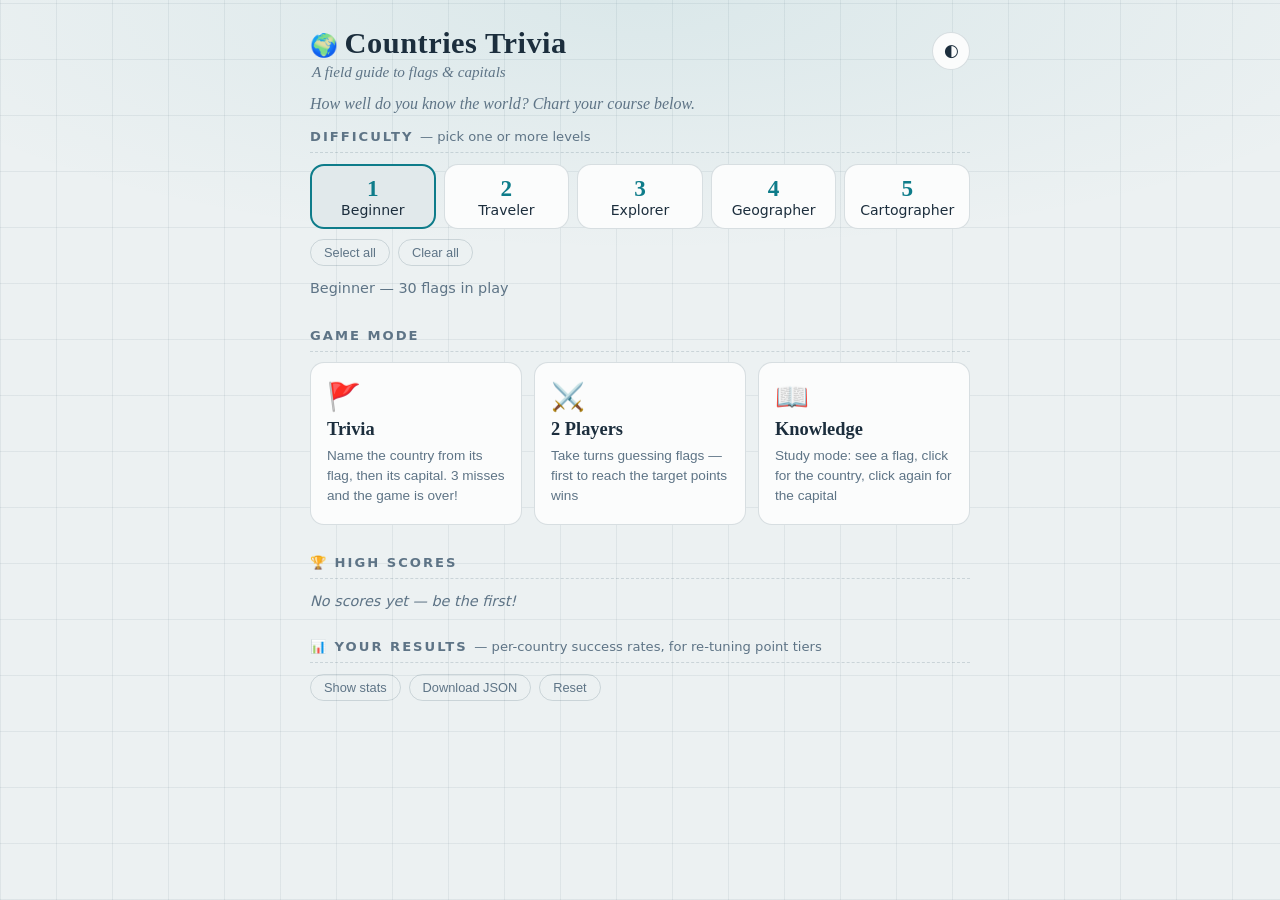
==== index.html @ a7fcf738 "Pause/resume, direct capital flow, capital hints, calmer UI labels - Menu button mid-game now asks f" ====
<!DOCTYPE html>
<html lang="en">
<head>
  <meta charset="UTF-8">
  <meta name="viewport" content="width=device-width, initial-scale=1.0">
  <title>Countries Trivia</title>
  <link rel="icon" href="data:image/svg+xml,<svg xmlns='http://www.w3.org/2000/svg' viewBox='0 0 100 100'><text y='.9em' font-size='90'>🌍</text></svg>">
  <link rel="stylesheet" href="styles.css">
</head>
<body>
  <header>
    <div class="masthead">
      <h1 id="app-title">Countries Trivia</h1>
      <p class="masthead-sub">A field guide to flags &amp; capitals</p>
    </div>
    <div class="header-tools">
      <button id="theme-btn" class="icon-btn" title="Switch light/dark theme">◐</button>
      <button id="home-btn" class="ghost-btn hidden" title="Back to menu">☰ Menu</button>
    </div>
  </header>

  <!-- ============ Menu screen ============ -->
  <section id="screen-menu" class="screen">
    <p class="tagline">How well do you know the world? Chart your course below.</p>

    <div id="resume-banner" class="menu-block hidden">
      <button id="resume-btn" class="primary-btn resume-btn">▶ Resume game</button>
    </div>

    <div class="menu-block">
      <h2>Difficulty <span class="h2-note">— pick one or more levels</span></h2>
      <div id="level-picker" class="level-picker"></div>
      <div class="level-tools">
        <button id="levels-all" class="mini-btn">Select all</button>
        <button id="levels-none" class="mini-btn">Clear all</button>
      </div>
      <p id="level-hint" class="level-hint"></p>
    </div>

    <div class="menu-block">
      <h2>Game mode</h2>
      <div class="mode-grid">
        <button class="mode-card" data-mode="flag">
          <span class="mode-emoji">🚩</span>
          <span class="mode-name">Trivia</span>
          <span class="mode-desc">Name the country from its flag, then its capital. 3 misses and the game is over!</span>
        </button>
        <button class="mode-card" data-mode="duel">
          <span class="mode-emoji">⚔️</span>
          <span class="mode-name">2 Players</span>
          <span class="mode-desc">Take turns guessing flags — first to reach the target points wins</span>
        </button>
        <button class="mode-card" data-mode="learn">
          <span class="mode-emoji">📖</span>
          <span class="mode-name">Knowledge</span>
          <span class="mode-desc">Study mode: see a flag, click for the country, click again for the capital</span>
        </button>
      </div>
    </div>

    <div id="duel-setup" class="menu-block hidden">
      <h2>⚔️ 2-player duel</h2>
      <div class="duel-form">
        <div class="duel-names">
          <input id="duel-p1" type="text" maxlength="20" placeholder="Player 1 name" autocomplete="off">
          <input id="duel-p2" type="text" maxlength="20" placeholder="Player 2 name" autocomplete="off">
        </div>
        <label class="duel-target-label">First to
          <input id="duel-target" type="number" min="10" max="9999" value="100"> points
        </label>
        <button id="duel-start" class="primary-btn">Start duel</button>
      </div>
    </div>

    <div class="menu-block">
      <h2>🏆 High scores</h2>
      <div id="menu-highscores"></div>
    </div>

    <div class="menu-block">
      <h2>📊 Your results <span class="h2-note">— per-country success rates, for re-tuning point tiers</span></h2>
      <div class="level-tools">
        <button id="stats-toggle" class="mini-btn">Show stats</button>
        <button id="stats-export" class="mini-btn">Download JSON</button>
        <button id="stats-reset" class="mini-btn">Reset</button>
      </div>
      <div id="stats-panel" class="hs-wrap hidden"></div>
    </div>
  </section>

  <!-- ============ Quiz screen (trivia mode) ============ -->
  <section id="screen-quiz" class="screen hidden">
    <div class="statusbar">
      <span id="quiz-level-badge" class="badge"></span>
      <span class="stat" id="wrap-score">Score <b id="stat-score">0</b></span>
      <span class="stat" id="wrap-lives" title="Wrong countries allowed">Lives <b id="stat-lives">❤❤❤</b></span>
      <span class="stat">Hints <b id="stat-hints">2</b></span>
      <span class="stat">Flag <b id="stat-question">1</b></span>
    </div>
    <div id="duel-bar" class="duel-bar hidden"></div>

    <div class="quiz-card">
      <div id="quiz-image-wrap">
        <img id="quiz-image" alt="Guess this country" draggable="false">
      </div>

      <p id="quiz-tier" class="tier-chip"></p>
      <p id="quiz-prompt" class="quiz-prompt"></p>

      <div class="answer-area">
        <div class="autocomplete-wrap">
          <input id="quiz-input" type="text" autocomplete="off" spellcheck="false"
                 placeholder="Start typing...">
          <ul id="quiz-suggestions" class="suggestions hidden"></ul>
        </div>
        <button id="quiz-submit" class="primary-btn">Guess</button>
      </div>

      <div id="hint-box" class="hint-box hidden"></div>

      <p id="quiz-feedback" class="feedback"></p>

      <div class="quiz-actions">
        <button id="quiz-hint" class="ghost-btn">💡 Hint</button>
        <button id="quiz-reveal" class="ghost-btn">Give up</button>
        <button id="quiz-next" class="primary-btn hidden">Next ➜</button>
      </div>
    </div>
  </section>

  <!-- ============ Game over screen ============ -->
  <section id="screen-over" class="screen hidden">
    <div class="quiz-card over-card">
      <p id="over-title" class="over-title"></p>
      <p id="over-summary" class="over-summary"></p>

      <form id="over-save-form" class="save-form">
        <input id="over-name" type="text" maxlength="20" placeholder="Your name" autocomplete="off">
        <button type="submit" class="primary-btn">Save score</button>
      </form>
      <p id="over-saved" class="feedback good hidden">Score saved!</p>

      <div id="over-highscores" class="hs-wrap"></div>

      <div class="quiz-actions">
        <button id="over-again" class="primary-btn">Play again</button>
        <button id="over-menu" class="ghost-btn">Menu</button>
      </div>
    </div>
  </section>

  <!-- ============ Knowledge screen ============ -->
  <section id="screen-learn" class="screen hidden">
    <div class="statusbar">
      <span id="learn-level-badge" class="badge"></span>
      <span class="stat">Card <b id="learn-progress">1</b></span>
    </div>

    <div id="learn-card" class="quiz-card learn-card" title="Click to reveal">
      <div id="learn-image-wrap">
        <img id="learn-flag" alt="Country flag" draggable="false">
      </div>
      <p id="learn-name" class="learn-name">&nbsp;</p>
      <p id="learn-capital" class="learn-capital">&nbsp;</p>
      <p id="learn-hint" class="learn-hint">Click the card to reveal the country</p>
    </div>

    <div class="quiz-actions">
      <button id="learn-prev" class="ghost-btn">← Previous</button>
      <button id="learn-next" class="primary-btn">Next →</button>
    </div>
  </section>

  <!-- ============ Confirm dialog (in-page; native confirm may be blocked) ============ -->
  <div id="modal" class="modal hidden">
    <div class="modal-card">
      <p id="modal-text"></p>
      <div class="quiz-actions">
        <button id="modal-yes" class="primary-btn">Yes</button>
        <button id="modal-no" class="ghost-btn">Cancel</button>
      </div>
    </div>
  </div>

  <script src="data.js"></script>
  <script src="app.js"></script>
</body>
</html>
---- styles.css ----
/* Countries Trivia — "expedition atlas" theme.
   Tokens live on :root (light / day-chart by default); the dark / night-ocean
   set is applied by the OS preference and can be forced either way with
   [data-theme] (set by the in-page toggle or the artifact viewer). */

:root {
  --bg: #ecf1f2;
  --bg-glow: rgba(14, 124, 138, 0.08);
  --grid: rgba(28, 62, 80, 0.07);
  --panel: #fbfcfc;
  --panel-2: #e1e9eb;
  --line: rgba(28, 62, 80, 0.16);
  --ink: #1c2e3d;
  --muted: #5e7486;
  --accent: #0e7c8a;      /* chart teal */
  --accent-ink: #f4fbfc;  /* text on accent */
  --brass: #b27c1e;       /* stamps & gold moments */
  --good: #2e8b57;
  --bad: #c0452c;
  --flagmat: #ffffff;
  --shadow: 0 10px 28px rgba(28, 46, 61, 0.14);
  --radius: 14px;
  --serif: "Iowan Old Style", "Palatino Linotype", Palatino, Georgia, serif;
  --sans: system-ui, "Segoe UI", -apple-system, sans-serif;
}

@media (prefers-color-scheme: dark) {
  :root {
    --bg: #0a1822;
    --bg-glow: rgba(63, 193, 208, 0.07);
    --grid: rgba(150, 200, 220, 0.055);
    --panel: #10222f;
    --panel-2: #1a3242;
    --line: rgba(150, 200, 220, 0.16);
    --ink: #e7edf1;
    --muted: #8ca3b4;
    --accent: #3fc1d0;
    --accent-ink: #06232a;
    --brass: #e3b04b;
    --good: #4fce8c;
    --bad: #e8705b;
    --flagmat: #f2f5f7;
    --shadow: 0 12px 32px rgba(0, 0, 0, 0.45);
  }
}

:root[data-theme="dark"] {
  --bg: #0a1822;
  --bg-glow: rgba(63, 193, 208, 0.07);
  --grid: rgba(150, 200, 220, 0.055);
  --panel: #10222f;
  --panel-2: #1a3242;
  --line: rgba(150, 200, 220, 0.16);
  --ink: #e7edf1;
  --muted: #8ca3b4;
  --accent: #3fc1d0;
  --accent-ink: #06232a;
  --brass: #e3b04b;
  --good: #4fce8c;
  --bad: #e8705b;
  --flagmat: #f2f5f7;
  --shadow: 0 12px 32px rgba(0, 0, 0, 0.45);
}

:root[data-theme="light"] {
  --bg: #ecf1f2;
  --bg-glow: rgba(14, 124, 138, 0.08);
  --grid: rgba(28, 62, 80, 0.07);
  --panel: #fbfcfc;
  --panel-2: #e1e9eb;
  --line: rgba(28, 62, 80, 0.16);
  --ink: #1c2e3d;
  --muted: #5e7486;
  --accent: #0e7c8a;
  --accent-ink: #f4fbfc;
  --brass: #b27c1e;
  --good: #2e8b57;
  --bad: #c0452c;
  --flagmat: #ffffff;
  --shadow: 0 10px 28px rgba(28, 46, 61, 0.14);
}

* { box-sizing: border-box; }

body {
  margin: 0;
  min-height: 100vh;
  color: var(--ink);
  font-family: var(--sans);
  display: flex;
  flex-direction: column;
  align-items: center;
  padding: 0 16px 56px;
  /* graticule: a faint lat/long grid over the chart, with a soft glow at the top */
  background:
    radial-gradient(ellipse 90% 40% at 50% 0%, var(--bg-glow), transparent 70%),
    repeating-linear-gradient(0deg, var(--grid) 0 1px, transparent 1px 56px),
    repeating-linear-gradient(90deg, var(--grid) 0 1px, transparent 1px 56px),
    var(--bg);
  transition: background-color 0.25s, color 0.25s;
}

.hidden { display: none !important; }

/* ---------- masthead ---------- */

header {
  width: 100%;
  max-width: 660px;
  display: flex;
  align-items: flex-start;
  justify-content: space-between;
  gap: 12px;
  padding: 26px 0 10px;
}

.masthead h1 {
  font-family: var(--serif);
  font-size: 1.9rem;
  margin: 0;
  letter-spacing: 0.5px;
  text-wrap: balance;
}
.masthead h1::before { content: "🌍 "; font-size: 1.4rem; }
.masthead-sub {
  margin: 2px 0 0 2px;
  font-family: var(--serif);
  font-style: italic;
  color: var(--muted);
  font-size: 0.95rem;
}

.header-tools { display: flex; gap: 8px; align-items: center; padding-top: 6px; }

.icon-btn {
  background: var(--panel);
  border: 1px solid var(--line);
  color: var(--ink);
  width: 38px;
  height: 38px;
  border-radius: 50%;
  cursor: pointer;
  font-size: 1.05rem;
  line-height: 1;
}
.icon-btn:hover { border-color: var(--accent); color: var(--accent); }

/* ---------- shared ---------- */

.screen { width: 100%; max-width: 660px; }

.tagline {
  font-family: var(--serif);
  font-style: italic;
  color: var(--muted);
  margin-top: 4px;
}

.menu-block { margin-bottom: 30px; }
.menu-block h2 {
  font-family: var(--sans);
  font-size: 0.82rem;
  text-transform: uppercase;
  letter-spacing: 2px;
  color: var(--muted);
  border-bottom: 1px dashed var(--line);
  padding-bottom: 8px;
}
.h2-note { text-transform: none; letter-spacing: 0; font-weight: 400; font-size: 0.82rem; }

/* ---------- level picker ---------- */

.level-picker { display: flex; gap: 8px; flex-wrap: wrap; }

.level-btn {
  flex: 1 1 0;
  min-width: 92px;
  padding: 10px 6px;
  background: var(--panel);
  border: 1px solid var(--line);
  border-radius: var(--radius);
  color: var(--ink);
  cursor: pointer;
  font-size: 0.88rem;
  font-family: var(--sans);
  transition: border-color 0.15s, transform 0.12s, box-shadow 0.15s;
}
.level-btn .lv-num {
  display: block;
  font-family: var(--serif);
  font-size: 1.45rem;
  font-weight: 700;
  color: var(--accent);
}
.level-btn:hover { transform: translateY(-2px); box-shadow: var(--shadow); }
.level-btn.selected {
  border: 2px solid var(--accent);
  padding: 9px 5px;
  background: var(--panel-2);
}

.level-tools { display: flex; gap: 8px; margin-top: 10px; }
.mini-btn {
  background: transparent;
  border: 1px solid var(--line);
  color: var(--muted);
  padding: 5px 13px;
  border-radius: 999px;
  cursor: pointer;
  font-size: 0.8rem;
}
.mini-btn:hover { border-color: var(--accent); color: var(--accent); }

.level-hint { color: var(--muted); font-size: 0.9rem; min-height: 1.2em; }
.level-hint.shake { animation: shake 0.35s; color: var(--bad); }
@keyframes shake {
  0%, 100% { transform: translateX(0); }
  25% { transform: translateX(-5px); }
  75% { transform: translateX(5px); }
}

/* ---------- mode cards ---------- */

.mode-grid { display: grid; grid-template-columns: repeat(auto-fit, minmax(180px, 1fr)); gap: 12px; }

.mode-card {
  background: var(--panel);
  border: 1px solid var(--line);
  border-radius: var(--radius);
  color: var(--ink);
  padding: 18px 16px;
  cursor: pointer;
  text-align: left;
  display: flex;
  flex-direction: column;
  gap: 6px;
  transition: border-color 0.15s, transform 0.12s, box-shadow 0.15s;
}
.mode-card:hover { border-color: var(--accent); transform: translateY(-2px); box-shadow: var(--shadow); }
.mode-emoji { font-size: 1.7rem; }
.mode-name { font-family: var(--serif); font-weight: 700; font-size: 1.15rem; }
.mode-desc { color: var(--muted); font-size: 0.85rem; line-height: 1.45; }

/* ---------- duel setup ---------- */

.duel-form { display: flex; flex-direction: column; gap: 12px; max-width: 420px; }
.duel-names { display: flex; gap: 10px; }
.duel-names input, .duel-target-label input {
  padding: 11px 14px;
  font-size: 1rem;
  border-radius: 10px;
  border: 1px solid var(--line);
  background: var(--panel);
  color: var(--ink);
  outline: none;
  width: 100%;
}
.duel-names input:focus, .duel-target-label input:focus { border-color: var(--accent); }
.duel-target-label {
  display: flex;
  align-items: center;
  gap: 10px;
  color: var(--muted);
  font-size: 0.95rem;
}
.duel-target-label input { width: 110px; font-variant-numeric: tabular-nums; }

/* ---------- status bar ---------- */

.statusbar {
  display: flex;
  align-items: center;
  gap: 16px;
  margin-bottom: 12px;
  flex-wrap: wrap;
}
/* informational label, styled to NOT look like a button */
.badge {
  color: var(--accent);
  border-left: 3px solid var(--accent);
  padding: 2px 0 2px 10px;
  font-weight: 700;
  font-size: 0.82rem;
  letter-spacing: 0.4px;
}
.stat {
  color: var(--muted);
  font-size: 0.78rem;
  text-transform: uppercase;
  letter-spacing: 1.2px;
}
.stat b { color: var(--ink); font-size: 0.95rem; letter-spacing: 0; font-variant-numeric: tabular-nums; }

.duel-bar {
  display: flex;
  align-items: center;
  gap: 12px;
  flex-wrap: wrap;
  margin-bottom: 12px;
  font-family: var(--serif);
}
.duel-player {
  background: var(--panel);
  border: 1px solid var(--line);
  border-radius: 10px;
  padding: 7px 14px;
  font-size: 1rem;
}
.duel-player b { color: var(--brass); font-size: 1.15rem; margin-left: 6px; font-variant-numeric: tabular-nums; }
.duel-player.active { border-color: var(--accent); box-shadow: inset 0 -3px 0 var(--accent); }
.duel-vs { color: var(--muted); font-style: italic; }
.duel-target { color: var(--muted); font-size: 0.9rem; font-style: italic; }

/* ---------- quiz card ---------- */

.quiz-card {
  background: var(--panel);
  border: 1px solid var(--line);
  border-radius: var(--radius);
  padding: 26px 24px;
  display: flex;
  flex-direction: column;
  align-items: center;
  gap: 14px;
  box-shadow: var(--shadow);
}

#quiz-image-wrap, #learn-image-wrap {
  background: var(--flagmat);
  border: 1px solid var(--line);
  border-radius: 10px;
  padding: 14px;
  display: flex;
  align-items: center;
  justify-content: center;
  min-height: 180px;
  width: 100%;
  max-width: 360px;
}
#quiz-image, #learn-flag {
  max-width: 100%;
  max-height: 220px;
  border-radius: 4px;
  box-shadow: 0 2px 10px rgba(0, 0, 0, 0.25);
  animation: hoist 0.35s ease-out;
}
@keyframes hoist {
  from { opacity: 0; transform: translateY(8px); }
  to { opacity: 1; transform: translateY(0); }
}

/* tier chip as a passport stamp */
.tier-chip {
  margin: 0;
  border: 2px dashed var(--brass);
  color: var(--brass);
  font-size: 0.74rem;
  font-weight: 700;
  text-transform: uppercase;
  letter-spacing: 1.5px;
  padding: 5px 14px;
  border-radius: 8px;
  transform: rotate(-2deg);
  background: transparent;
}

.quiz-prompt {
  font-family: var(--serif);
  font-size: 1.25rem;
  font-weight: 600;
  margin: 0;
  text-align: center;
  text-wrap: balance;
}

/* ---------- answers ---------- */

.answer-area { display: flex; gap: 10px; width: 100%; max-width: 430px; }

.autocomplete-wrap { position: relative; flex: 1; }

#quiz-input {
  width: 100%;
  padding: 12px 14px;
  font-size: 1rem;
  border-radius: 10px;
  border: 1px solid var(--line);
  background: var(--bg);
  color: var(--ink);
  outline: none;
}
#quiz-input:focus { border-color: var(--accent); }

.suggestions {
  position: absolute;
  top: calc(100% + 4px);
  left: 0;
  right: 0;
  margin: 0;
  padding: 4px;
  list-style: none;
  background: var(--panel);
  border: 1px solid var(--line);
  border-radius: 10px;
  box-shadow: var(--shadow);
  max-height: 230px;
  overflow-y: auto;
  z-index: 10;
}
.suggestions li {
  padding: 9px 12px;
  border-radius: 7px;
  cursor: pointer;
  font-size: 0.95rem;
}
.suggestions li:hover, .suggestions li.active { background: var(--accent); color: var(--accent-ink); }

.primary-btn {
  background: var(--accent);
  border: none;
  color: var(--accent-ink);
  font-weight: 700;
  font-size: 0.98rem;
  padding: 12px 22px;
  border-radius: 10px;
  cursor: pointer;
  transition: transform 0.12s, filter 0.15s;
}
.primary-btn:hover { filter: brightness(1.08); transform: translateY(-1px); }
.primary-btn:focus-visible, .ghost-btn:focus-visible, .level-btn:focus-visible,
.mode-card:focus-visible, .mini-btn:focus-visible, .icon-btn:focus-visible,
.hint-option:focus-visible {
  outline: 2px solid var(--accent);
  outline-offset: 2px;
}

.ghost-btn {
  background: transparent;
  border: 1px solid var(--line);
  color: var(--muted);
  padding: 10px 18px;
  border-radius: 10px;
  cursor: pointer;
  font-size: 0.9rem;
}
.ghost-btn:hover:not(:disabled) { border-color: var(--ink); color: var(--ink); }
.ghost-btn:disabled { opacity: 0.45; cursor: not-allowed; }

.feedback {
  min-height: 1.4em;
  margin: 0;
  font-weight: 600;
  text-align: center;
  font-size: 1rem;
}
.feedback.good { color: var(--good); animation: pop 0.25s ease-out; }
.feedback.bad { color: var(--bad); animation: pop 0.25s ease-out; }
@keyframes pop {
  from { transform: scale(0.92); }
  to { transform: scale(1); }
}

.quiz-actions { display: flex; gap: 12px; margin-top: 6px; justify-content: center; width: 100%; flex-wrap: wrap; }

/* ---------- hints ---------- */

.hint-box {
  width: 100%;
  max-width: 430px;
  background: var(--panel-2);
  border: 1px dashed var(--brass);
  border-radius: 10px;
  padding: 12px 14px;
  display: flex;
  flex-direction: column;
  gap: 10px;
}
.hint-label { margin: 0; color: var(--brass); font-weight: 700; font-size: 0.95rem; }
.hint-options { display: flex; gap: 8px; flex-wrap: wrap; }
.hint-option {
  flex: 1 1 0;
  min-width: 112px;
  background: var(--panel);
  border: 1px solid var(--accent);
  color: var(--ink);
  padding: 10px 12px;
  border-radius: 8px;
  cursor: pointer;
  font-size: 0.92rem;
  transition: background 0.15s, color 0.15s;
}
.hint-option:hover { background: var(--accent); color: var(--accent-ink); }

/* ---------- game over & high scores ---------- */

.over-card { text-align: center; }
.over-title {
  font-family: var(--serif);
  font-size: 1.8rem;
  font-weight: 800;
  margin: 0;
  text-wrap: balance;
}
.over-summary { color: var(--muted); margin: 0; max-width: 440px; line-height: 1.5; }

.save-form { display: flex; gap: 10px; width: 100%; max-width: 380px; }
.save-form input {
  flex: 1;
  padding: 11px 14px;
  font-size: 1rem;
  border-radius: 10px;
  border: 1px solid var(--line);
  background: var(--bg);
  color: var(--ink);
  outline: none;
}
.save-form input:focus { border-color: var(--accent); }

.hs-wrap { width: 100%; }
.hs-scroll { overflow-x: auto; }
.hs-table {
  width: 100%;
  border-collapse: collapse;
  font-size: 0.9rem;
  font-variant-numeric: tabular-nums;
}
.hs-table th {
  text-align: left;
  color: var(--muted);
  font-weight: 600;
  text-transform: uppercase;
  font-size: 0.7rem;
  letter-spacing: 1.2px;
  padding: 8px 10px;
  border-bottom: 1px solid var(--line);
  white-space: nowrap;
}
.hs-table td { padding: 8px 10px; border-bottom: 1px solid var(--line); }
.hs-table tbody tr:first-child td { color: var(--brass); font-weight: 700; }
.hs-empty { color: var(--muted); font-size: 0.9rem; font-style: italic; }

/* ---------- knowledge mode ---------- */

.learn-card { cursor: pointer; user-select: none; }
.learn-name {
  font-family: var(--serif);
  font-size: 1.6rem;
  font-weight: 700;
  margin: 0;
  min-height: 1.3em;
}
.learn-capital { font-size: 1.1rem; color: var(--accent); margin: 0; min-height: 1.3em; }
.learn-hint { color: var(--muted); font-size: 0.85rem; margin: 0; font-style: italic; }

section#screen-learn .quiz-actions { margin-top: 18px; }

/* ---------- resume & modal ---------- */

.resume-btn { width: 100%; font-size: 1.05rem; }

.modal {
  position: fixed;
  inset: 0;
  background: rgba(6, 18, 26, 0.55);
  display: flex;
  align-items: center;
  justify-content: center;
  z-index: 100;
  padding: 20px;
}
.modal-card {
  background: var(--panel);
  border: 1px solid var(--line);
  border-radius: var(--radius);
  box-shadow: var(--shadow);
  padding: 22px 20px;
  max-width: 360px;
  width: 100%;
  display: flex;
  flex-direction: column;
  gap: 16px;
  text-align: center;
}
.modal-card p { margin: 0; font-size: 1rem; line-height: 1.5; }

/* ---------- motion & small screens ---------- */

@media (prefers-reduced-motion: reduce) {
  * { animation: none !important; transition: none !important; }
}

/* Compact phone layout: the flag, prompt and input must all fit above the
   on-screen keyboard, so everything tightens up and the flag shrinks. */
@media (max-width: 520px) {
  body { padding: 0 10px 40px; }
  .duel-names { flex-direction: column; }

  header { padding: 10px 0 4px; }
  .masthead h1 { font-size: 1.25rem; }
  .masthead h1::before { font-size: 1rem; }
  .masthead-sub { display: none; }
  .icon-btn { width: 32px; height: 32px; font-size: 0.9rem; }
  .header-tools { padding-top: 0; }
  .ghost-btn { padding: 7px 12px; font-size: 0.82rem; }

  .statusbar { gap: 10px; margin-bottom: 8px; }
  .stat { font-size: 0.68rem; }
  .duel-bar { margin-bottom: 8px; gap: 8px; }
  .duel-player { padding: 5px 10px; font-size: 0.9rem; }

  .quiz-card { padding: 12px 12px 14px; gap: 9px; }
  #quiz-image-wrap, #learn-image-wrap {
    min-height: 0;
    padding: 8px;
    max-width: 250px;
  }
  #quiz-image, #learn-flag { max-height: 130px; }
  .tier-chip { font-size: 0.62rem; padding: 4px 10px; }
  .quiz-prompt { font-size: 1.02rem; }

  /* keep the Guess button inline so it doesn't eat vertical space */
  .answer-area { gap: 8px; }
  .answer-area .primary-btn { padding: 10px 14px; font-size: 0.9rem; }
  #quiz-input { padding: 10px 12px; }
  .primary-btn { padding: 10px 18px; }
  .badge { font-size: 0.72rem; padding-left: 8px; }
  .quiz-actions { gap: 8px; margin-top: 0; }
  .suggestions { max-height: 165px; }
  .hint-box { padding: 10px 12px; }

  .over-title { font-size: 1.4rem; }
}
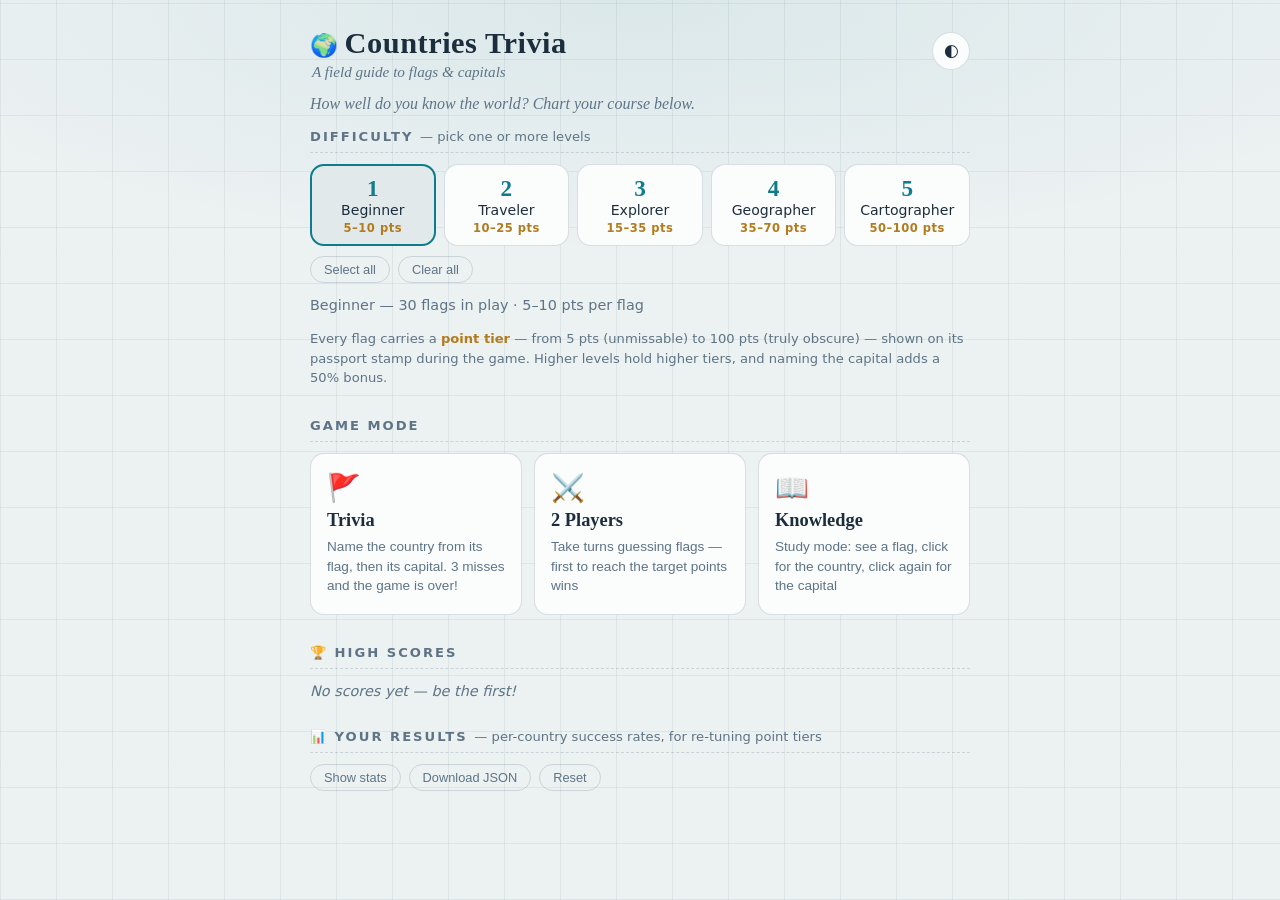
==== commit 3de27494: "Explain point tiers on the level picker Each level button now shows the point range of the tiers it " ====
--- a/index.html
+++ b/index.html
@@ -35,6 +35,7 @@
         <button id="levels-none" class="mini-btn">Clear all</button>
       </div>
       <p id="level-hint" class="level-hint"></p>
+      <p class="tier-note">Every flag carries a <b>point tier</b> — from 5 pts (unmissable) to 100 pts (truly obscure) — shown on its passport stamp during the game. Higher levels hold higher tiers, and naming the capital adds a 50% bonus.</p>
     </div>
 
     <div class="menu-block">
--- a/styles.css
+++ b/styles.css
@@ -192,6 +192,14 @@
   font-weight: 700;
   color: var(--accent);
 }
+.level-btn .lv-pts {
+  display: block;
+  margin-top: 3px;
+  color: var(--brass);
+  font-size: 0.72rem;
+  font-weight: 700;
+  letter-spacing: 0.5px;
+}
 .level-btn:hover { transform: translateY(-2px); box-shadow: var(--shadow); }
 .level-btn.selected {
   border: 2px solid var(--accent);
@@ -212,6 +220,8 @@
 .mini-btn:hover { border-color: var(--accent); color: var(--accent); }
 
 .level-hint { color: var(--muted); font-size: 0.9rem; min-height: 1.2em; }
+.tier-note { color: var(--muted); font-size: 0.82rem; line-height: 1.5; margin-top: 2px; }
+.tier-note b { color: var(--brass); }
 .level-hint.shake { animation: shake 0.35s; color: var(--bad); }
 @keyframes shake {
   0%, 100% { transform: translateX(0); }
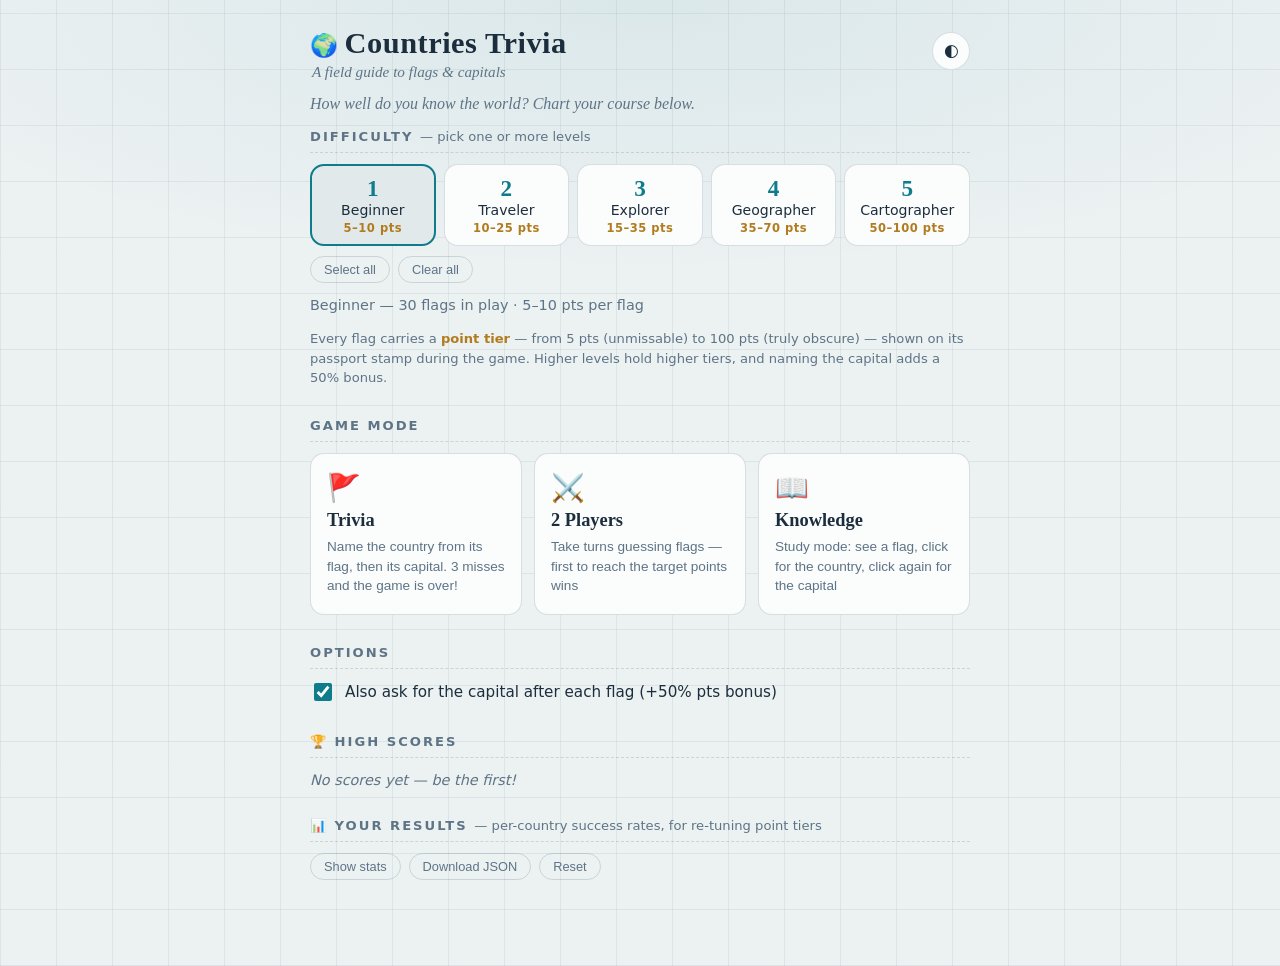
==== commit 69fbcf33: "Equal-turn duels with tiebreakers, capitals option, mobile keyboard fit - Duels now end only on roun" ====
--- a/index.html
+++ b/index.html
@@ -57,6 +57,14 @@
           <span class="mode-desc">Study mode: see a flag, click for the country, click again for the capital</span>
         </button>
       </div>
+    </div>
+
+    <div class="menu-block">
+      <h2>Options</h2>
+      <label class="opt-row">
+        <input type="checkbox" id="opt-capitals" checked>
+        Also ask for the capital after each flag (+50% pts bonus)
+      </label>
     </div>
 
     <div id="duel-setup" class="menu-block hidden">
--- a/styles.css
+++ b/styles.css
@@ -219,6 +219,16 @@
 }
 .mini-btn:hover { border-color: var(--accent); color: var(--accent); }
 
+.opt-row {
+  display: flex;
+  align-items: center;
+  gap: 10px;
+  color: var(--ink);
+  font-size: 0.95rem;
+  cursor: pointer;
+}
+.opt-row input { width: 18px; height: 18px; accent-color: var(--accent); cursor: pointer; }
+
 .level-hint { color: var(--muted); font-size: 0.9rem; min-height: 1.2em; }
 .tier-note { color: var(--muted); font-size: 0.82rem; line-height: 1.5; margin-top: 2px; }
 .tier-note b { color: var(--brass); }
@@ -618,13 +628,15 @@
   .duel-bar { margin-bottom: 8px; gap: 8px; }
   .duel-player { padding: 5px 10px; font-size: 0.9rem; }
 
-  .quiz-card { padding: 12px 12px 14px; gap: 9px; }
+  .quiz-card { padding: 10px 12px 12px; gap: 8px; }
   #quiz-image-wrap, #learn-image-wrap {
     min-height: 0;
-    padding: 8px;
-    max-width: 250px;
+    padding: 6px;
+    max-width: 220px;
   }
-  #quiz-image, #learn-flag { max-height: 130px; }
+  #quiz-image, #learn-flag { max-height: 112px; }
+  /* don't reserve a line for feedback until there is some */
+  .feedback:empty { min-height: 0; }
   .tier-chip { font-size: 0.62rem; padding: 4px 10px; }
   .quiz-prompt { font-size: 1.02rem; }
 
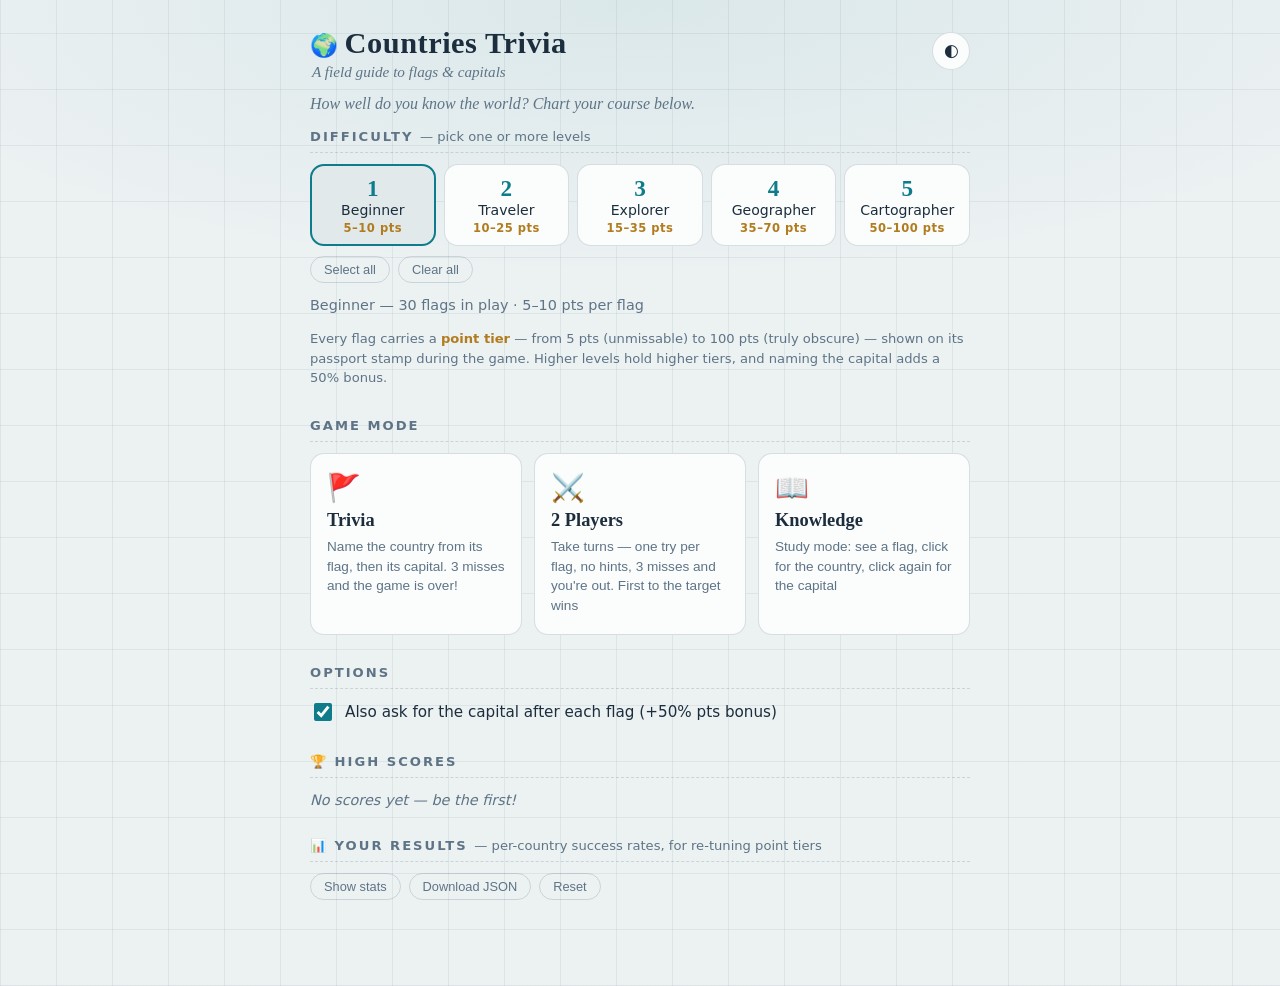
==== commit 19eaf8e3: "Harsher duels: single attempts, no hints, 3-miss elimination - Duels now allow exactly one attempt p" ====
--- a/index.html
+++ b/index.html
@@ -49,7 +49,7 @@
         <button class="mode-card" data-mode="duel">
           <span class="mode-emoji">⚔️</span>
           <span class="mode-name">2 Players</span>
-          <span class="mode-desc">Take turns guessing flags — first to reach the target points wins</span>
+          <span class="mode-desc">Take turns — one try per flag, no hints, 3 misses and you're out. First to the target wins</span>
         </button>
         <button class="mode-card" data-mode="learn">
           <span class="mode-emoji">📖</span>
@@ -103,7 +103,7 @@
       <span id="quiz-level-badge" class="badge"></span>
       <span class="stat" id="wrap-score">Score <b id="stat-score">0</b></span>
       <span class="stat" id="wrap-lives" title="Wrong countries allowed">Lives <b id="stat-lives">❤❤❤</b></span>
-      <span class="stat">Hints <b id="stat-hints">2</b></span>
+      <span class="stat" id="wrap-hints">Hints <b id="stat-hints">2</b></span>
       <span class="stat">Flag <b id="stat-question">1</b></span>
     </div>
     <div id="duel-bar" class="duel-bar hidden"></div>
--- a/styles.css
+++ b/styles.css
@@ -327,6 +327,7 @@
   font-size: 1rem;
 }
 .duel-player b { color: var(--brass); font-size: 1.15rem; margin-left: 6px; font-variant-numeric: tabular-nums; }
+.duel-hearts { font-size: 0.75rem; letter-spacing: 1px; margin-left: 4px; }
 .duel-player.active { border-color: var(--accent); box-shadow: inset 0 -3px 0 var(--accent); }
 .duel-vs { color: var(--muted); font-style: italic; }
 .duel-target { color: var(--muted); font-size: 0.9rem; font-style: italic; }
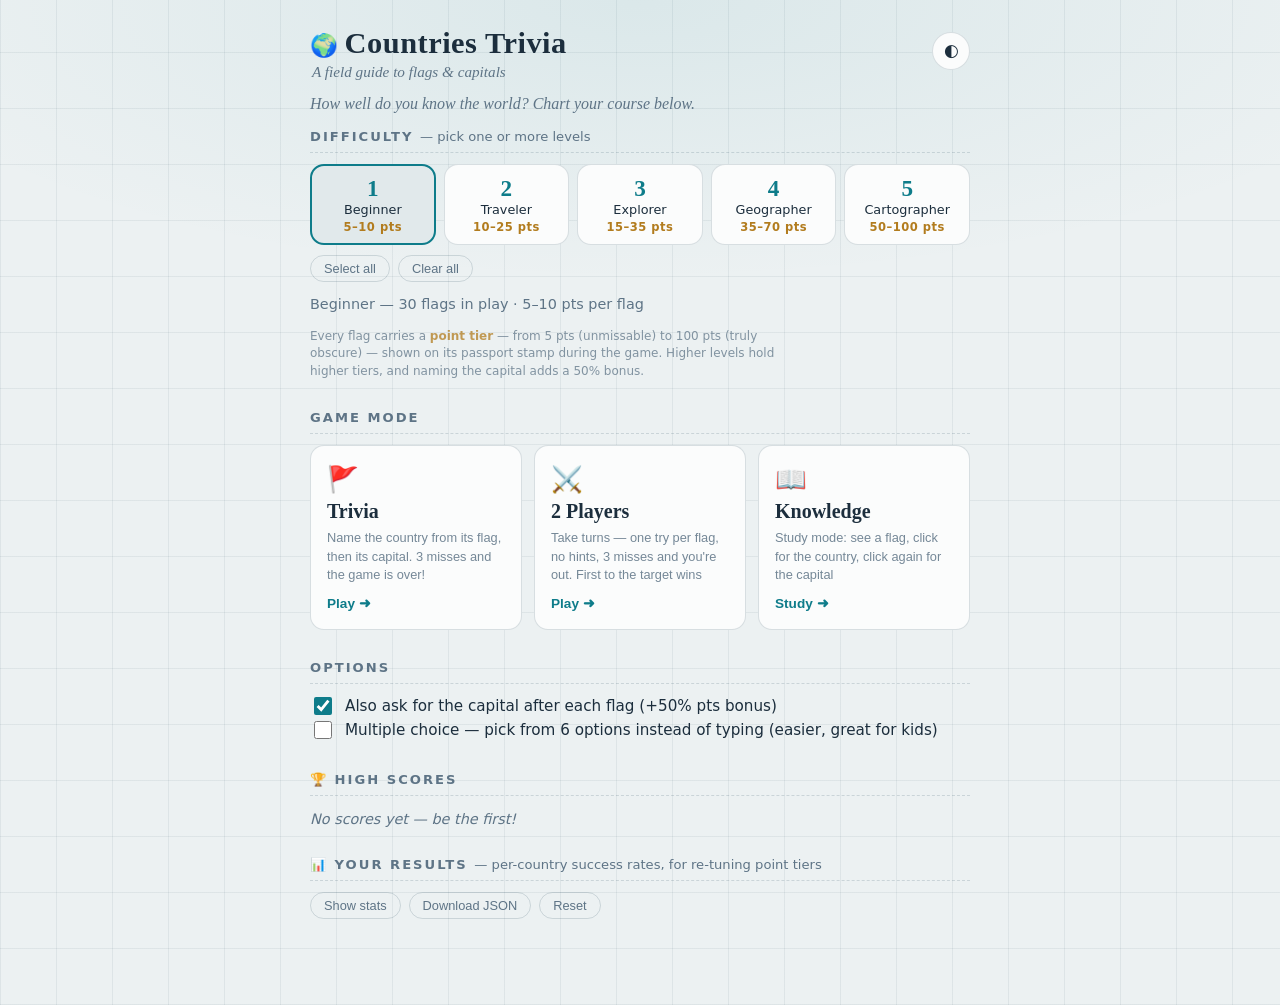
==== commit f05eaff5: "Add multiple-choice option: 6 tap-to-answer options, kid-friendly New Options toggle (off by default" ====
--- a/index.html
+++ b/index.html
@@ -5,6 +5,12 @@
   <meta name="viewport" content="width=device-width, initial-scale=1.0">
   <title>Countries Trivia</title>
   <link rel="icon" href="data:image/svg+xml,<svg xmlns='http://www.w3.org/2000/svg' viewBox='0 0 100 100'><text y='.9em' font-size='90'>🌍</text></svg>">
+  <link rel="manifest" href="manifest.webmanifest">
+  <meta name="theme-color" content="#0e7c8a">
+  <link rel="apple-touch-icon" href="icons/icon-180.png">
+  <meta name="apple-mobile-web-app-capable" content="yes">
+  <meta name="apple-mobile-web-app-status-bar-style" content="default">
+  <meta name="apple-mobile-web-app-title" content="Countries Trivia">
   <link rel="stylesheet" href="styles.css">
 </head>
 <body>
@@ -65,6 +71,10 @@
         <input type="checkbox" id="opt-capitals" checked>
         Also ask for the capital after each flag (+50% pts bonus)
       </label>
+      <label class="opt-row">
+        <input type="checkbox" id="opt-choices">
+        Multiple choice — pick from 6 options instead of typing (easier, great for kids)
+      </label>
     </div>
 
     <div id="duel-setup" class="menu-block hidden">
@@ -109,6 +119,7 @@
     <div id="duel-bar" class="duel-bar hidden"></div>
 
     <div class="quiz-card">
+      <p id="duel-timer" class="duel-timer hidden">⏱ 20s</p>
       <div id="quiz-image-wrap">
         <img id="quiz-image" alt="Guess this country" draggable="false">
       </div>
@@ -116,7 +127,7 @@
       <p id="quiz-tier" class="tier-chip"></p>
       <p id="quiz-prompt" class="quiz-prompt"></p>
 
-      <div class="answer-area">
+      <div class="answer-area" id="answer-area">
         <div class="autocomplete-wrap">
           <input id="quiz-input" type="text" autocomplete="off" spellcheck="false"
                  placeholder="Start typing...">
@@ -124,6 +135,8 @@
         </div>
         <button id="quiz-submit" class="primary-btn">Guess</button>
       </div>
+
+      <div id="choice-box" class="choice-grid hidden"></div>
 
       <div id="hint-box" class="hint-box hidden"></div>
 
--- a/styles.css
+++ b/styles.css
@@ -170,12 +170,12 @@
 
 /* ---------- level picker ---------- */
 
-.level-picker { display: flex; gap: 8px; flex-wrap: wrap; }
+/* always one row of five — the picker is the main control, keep it tight */
+.level-picker { display: grid; grid-template-columns: repeat(5, 1fr); gap: 8px; }
 
 .level-btn {
-  flex: 1 1 0;
-  min-width: 92px;
-  padding: 10px 6px;
+  min-width: 0;
+  padding: 10px 4px;
   background: var(--panel);
   border: 1px solid var(--line);
   border-radius: var(--radius);
@@ -203,8 +203,15 @@
 .level-btn:hover { transform: translateY(-2px); box-shadow: var(--shadow); }
 .level-btn.selected {
   border: 2px solid var(--accent);
-  padding: 9px 5px;
+  padding: 9px 3px;
   background: var(--panel-2);
+}
+.lv-name {
+  display: block;
+  font-size: 0.8rem;
+  white-space: nowrap;
+  overflow: hidden;
+  text-overflow: ellipsis;
 }
 
 .level-tools { display: flex; gap: 8px; margin-top: 10px; }
@@ -230,7 +237,8 @@
 .opt-row input { width: 18px; height: 18px; accent-color: var(--accent); cursor: pointer; }
 
 .level-hint { color: var(--muted); font-size: 0.9rem; min-height: 1.2em; }
-.tier-note { color: var(--muted); font-size: 0.82rem; line-height: 1.5; margin-top: 2px; }
+/* flavor text stays quiet — the buttons are the stars */
+.tier-note { color: var(--muted); opacity: 0.75; font-size: 0.75rem; line-height: 1.45; margin-top: 2px; max-width: 62ch; }
 .tier-note b { color: var(--brass); }
 .level-hint.shake { animation: shake 0.35s; color: var(--bad); }
 @keyframes shake {
@@ -257,9 +265,17 @@
   transition: border-color 0.15s, transform 0.12s, box-shadow 0.15s;
 }
 .mode-card:hover { border-color: var(--accent); transform: translateY(-2px); box-shadow: var(--shadow); }
-.mode-emoji { font-size: 1.7rem; }
-.mode-name { font-family: var(--serif); font-weight: 700; font-size: 1.15rem; }
-.mode-desc { color: var(--muted); font-size: 0.85rem; line-height: 1.45; }
+.mode-card::after {
+  content: "Play ➜";
+  margin-top: 4px;
+  color: var(--accent);
+  font-weight: 700;
+  font-size: 0.85rem;
+}
+.mode-card[data-mode="learn"]::after { content: "Study ➜"; }
+.mode-emoji { font-size: 1.6rem; }
+.mode-name { font-family: var(--serif); font-weight: 700; font-size: 1.25rem; }
+.mode-desc { color: var(--muted); opacity: 0.85; font-size: 0.8rem; line-height: 1.45; }
 
 /* ---------- duel setup ---------- */
 
@@ -328,6 +344,27 @@
 }
 .duel-player b { color: var(--brass); font-size: 1.15rem; margin-left: 6px; font-variant-numeric: tabular-nums; }
 .duel-hearts { font-size: 0.75rem; letter-spacing: 1px; margin-left: 4px; }
+
+.duel-timer {
+  margin: 0;
+  align-self: flex-end;
+  font-variant-numeric: tabular-nums;
+  font-weight: 700;
+  font-size: 0.95rem;
+  color: var(--muted);
+  border: 1px solid var(--line);
+  border-radius: 999px;
+  padding: 3px 12px;
+}
+.duel-timer.urgent {
+  color: var(--bad);
+  border-color: var(--bad);
+  animation: tick 1s infinite;
+}
+@keyframes tick {
+  0%, 100% { transform: scale(1); }
+  50% { transform: scale(1.08); }
+}
 .duel-player.active { border-color: var(--accent); box-shadow: inset 0 -3px 0 var(--accent); }
 .duel-vs { color: var(--muted); font-style: italic; }
 .duel-target { color: var(--muted); font-size: 0.9rem; font-style: italic; }
@@ -381,7 +418,6 @@
   letter-spacing: 1.5px;
   padding: 5px 14px;
   border-radius: 8px;
-  transform: rotate(-2deg);
   background: transparent;
 }
 
@@ -483,6 +519,32 @@
 
 .quiz-actions { display: flex; gap: 12px; margin-top: 6px; justify-content: center; width: 100%; flex-wrap: wrap; }
 
+/* ---------- multiple choice ---------- */
+
+.choice-grid {
+  display: grid;
+  grid-template-columns: repeat(3, 1fr);
+  gap: 8px;
+  width: 100%;
+  max-width: 460px;
+}
+.choice-btn {
+  background: var(--panel-2);
+  border: 1px solid var(--line);
+  color: var(--ink);
+  padding: 12px 8px;
+  border-radius: 10px;
+  cursor: pointer;
+  font-size: 0.92rem;
+  line-height: 1.3;
+  min-height: 48px;
+  transition: border-color 0.12s, background 0.12s;
+}
+.choice-btn:hover:not(:disabled) { border-color: var(--accent); }
+.choice-btn.wrong { border-color: var(--bad); color: var(--bad); opacity: 0.55; }
+.choice-btn.correct { background: var(--good); border-color: var(--good); color: #fff; opacity: 1; }
+.choice-btn:disabled:not(.correct):not(.wrong) { opacity: 0.6; }
+
 /* ---------- hints ---------- */
 
 .hint-box {
@@ -623,6 +685,21 @@
   .icon-btn { width: 32px; height: 32px; font-size: 0.9rem; }
   .header-tools { padding-top: 0; }
   .ghost-btn { padding: 7px 12px; font-size: 0.82rem; }
+
+  /* phones: buttons first — trim the flavor */
+  .tagline { display: none; }
+  .menu-block { margin-bottom: 22px; }
+  .level-picker { gap: 5px; }
+  .level-btn { padding: 8px 2px; }
+  .level-btn.selected { padding: 7px 1px; }
+  .level-btn .lv-num { font-size: 1.25rem; }
+  .lv-name { display: none; }
+  .level-btn .lv-pts { font-size: 0.58rem; margin-top: 1px; letter-spacing: 0; }
+  .tier-note { font-size: 0.7rem; }
+  .mode-card { padding: 14px 12px; gap: 4px; }
+  .mode-desc { font-size: 0.75rem; }
+  .choice-grid { grid-template-columns: repeat(2, 1fr); gap: 6px; }
+  .choice-btn { padding: 10px 6px; font-size: 0.85rem; min-height: 44px; }
 
   .statusbar { gap: 10px; margin-bottom: 8px; }
   .stat { font-size: 0.68rem; }
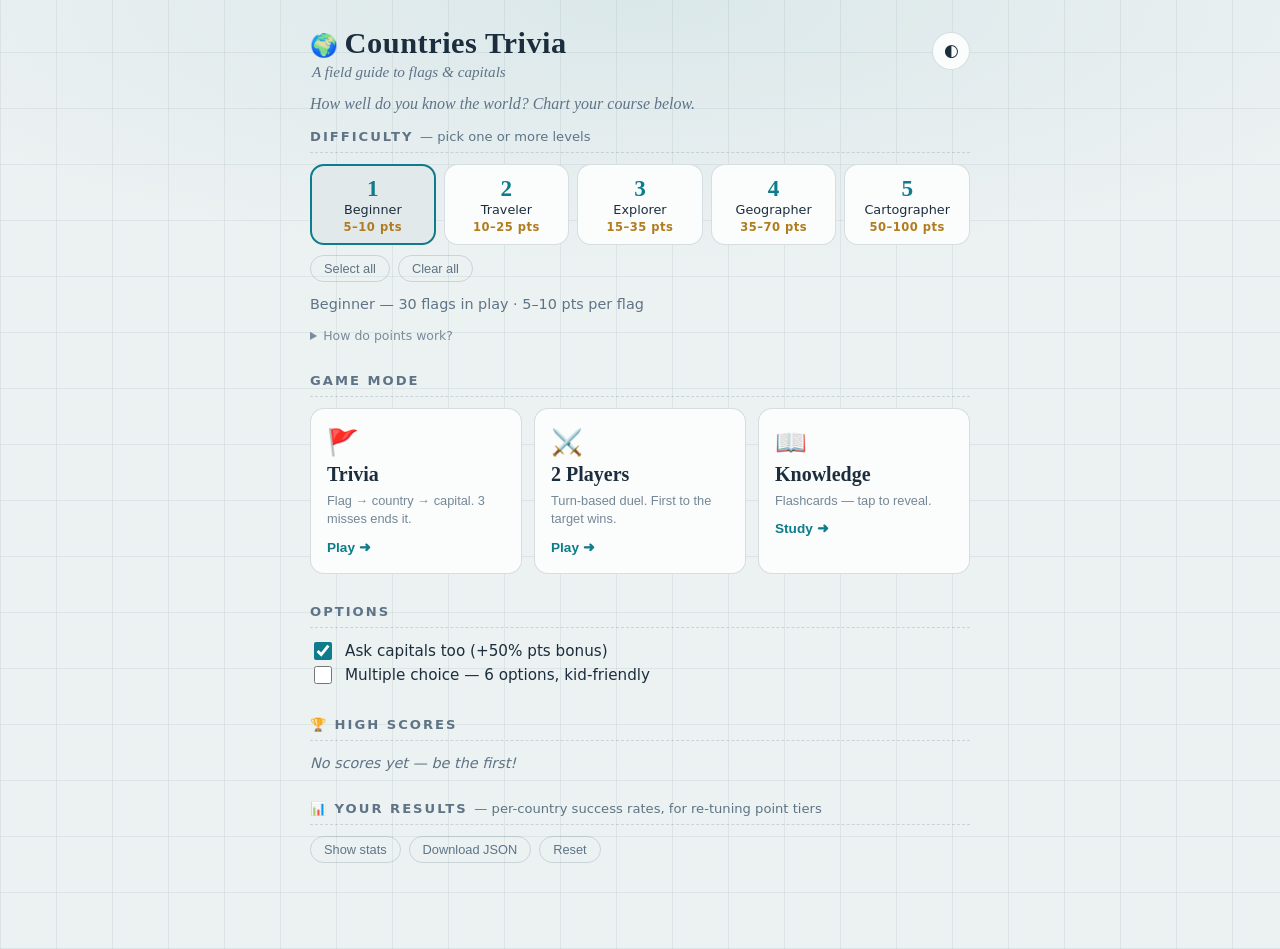
==== commit 6868b44b: "Trim menu flavor text; fold the points explainer away - Points explainer collapses into a one-line "" ====
--- a/index.html
+++ b/index.html
@@ -41,7 +41,10 @@
         <button id="levels-none" class="mini-btn">Clear all</button>
       </div>
       <p id="level-hint" class="level-hint"></p>
-      <p class="tier-note">Every flag carries a <b>point tier</b> — from 5 pts (unmissable) to 100 pts (truly obscure) — shown on its passport stamp during the game. Higher levels hold higher tiers, and naming the capital adds a 50% bonus.</p>
+      <details class="tier-details">
+        <summary>How do points work?</summary>
+        <p class="tier-note">Every flag carries a <b>point tier</b> — from 5 pts (unmissable) to 100 pts (truly obscure) — shown on its passport stamp during the game. Higher levels hold higher tiers, and naming the capital adds a 50% bonus.</p>
+      </details>
     </div>
 
     <div class="menu-block">
@@ -50,17 +53,17 @@
         <button class="mode-card" data-mode="flag">
           <span class="mode-emoji">🚩</span>
           <span class="mode-name">Trivia</span>
-          <span class="mode-desc">Name the country from its flag, then its capital. 3 misses and the game is over!</span>
+          <span class="mode-desc">Flag → country → capital. 3 misses ends it.</span>
         </button>
         <button class="mode-card" data-mode="duel">
           <span class="mode-emoji">⚔️</span>
           <span class="mode-name">2 Players</span>
-          <span class="mode-desc">Take turns — one try per flag, no hints, 3 misses and you're out. First to the target wins</span>
+          <span class="mode-desc">Turn-based duel. First to the target wins.</span>
         </button>
         <button class="mode-card" data-mode="learn">
           <span class="mode-emoji">📖</span>
           <span class="mode-name">Knowledge</span>
-          <span class="mode-desc">Study mode: see a flag, click for the country, click again for the capital</span>
+          <span class="mode-desc">Flashcards — tap to reveal.</span>
         </button>
       </div>
     </div>
@@ -69,11 +72,11 @@
       <h2>Options</h2>
       <label class="opt-row">
         <input type="checkbox" id="opt-capitals" checked>
-        Also ask for the capital after each flag (+50% pts bonus)
+        Ask capitals too (+50% pts bonus)
       </label>
       <label class="opt-row">
         <input type="checkbox" id="opt-choices">
-        Multiple choice — pick from 6 options instead of typing (easier, great for kids)
+        Multiple choice — 6 options, kid-friendly
       </label>
     </div>
 
--- a/styles.css
+++ b/styles.css
@@ -237,8 +237,17 @@
 .opt-row input { width: 18px; height: 18px; accent-color: var(--accent); cursor: pointer; }
 
 .level-hint { color: var(--muted); font-size: 0.9rem; min-height: 1.2em; }
-/* flavor text stays quiet — the buttons are the stars */
-.tier-note { color: var(--muted); opacity: 0.75; font-size: 0.75rem; line-height: 1.45; margin-top: 2px; max-width: 62ch; }
+/* flavor text stays folded away — the buttons are the stars */
+.tier-details { margin-top: 2px; }
+.tier-details summary {
+  color: var(--muted);
+  opacity: 0.8;
+  font-size: 0.78rem;
+  cursor: pointer;
+  width: fit-content;
+}
+.tier-details summary:hover { color: var(--accent); opacity: 1; }
+.tier-note { color: var(--muted); font-size: 0.78rem; line-height: 1.5; margin: 6px 0 0; max-width: 62ch; }
 .tier-note b { color: var(--brass); }
 .level-hint.shake { animation: shake 0.35s; color: var(--bad); }
 @keyframes shake {
@@ -695,8 +704,10 @@
   .level-btn .lv-num { font-size: 1.25rem; }
   .lv-name { display: none; }
   .level-btn .lv-pts { font-size: 0.58rem; margin-top: 1px; letter-spacing: 0; }
-  .tier-note { font-size: 0.7rem; }
-  .mode-card { padding: 14px 12px; gap: 4px; }
+  .mode-grid { grid-template-columns: repeat(2, 1fr); gap: 8px; }
+  .mode-card { padding: 12px; gap: 4px; }
+  .mode-emoji { font-size: 1.3rem; }
+  .mode-name { font-size: 1.1rem; }
   .mode-desc { font-size: 0.75rem; }
   .choice-grid { grid-template-columns: repeat(2, 1fr); gap: 6px; }
   .choice-btn { padding: 10px 6px; font-size: 0.85rem; min-height: 44px; }
